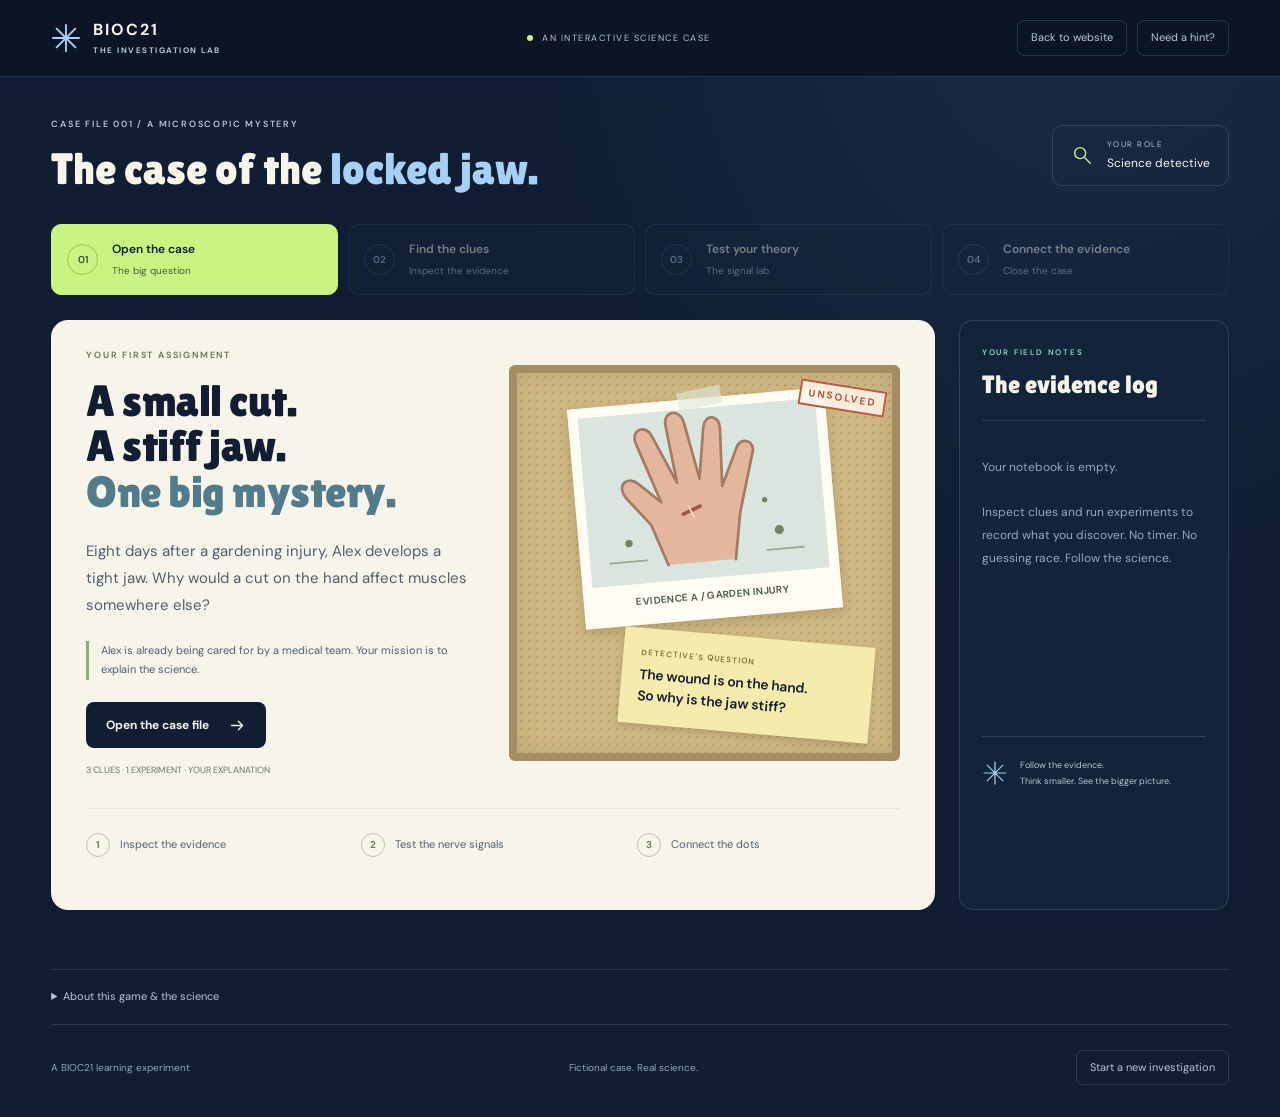
==== games/locked-jaw/index.html @ 93ff3c44 "Add Locked Jaw investigation game and website launch links" ====
<!DOCTYPE html>
<html lang="en">
<head>
  <meta charset="UTF-8"><meta name="viewport" content="width=device-width,initial-scale=1">
  <meta name="theme-color" content="#101d32"><meta name="description" content="Investigate a fictional tetanus case: collect clues, compare nerve signals, and connect the evidence. A BIOC21 science game."><title>The Case of the Locked Jaw | BIOC21</title>
  <link rel="icon" href="../../assets/images/icon.svg" type="image/svg+xml">
  <link rel="stylesheet" href="game.css?v=locked-jaw-1"><script src="game.js?v=locked-jaw-1" defer></script>
</head>
<body>
  <a class="skip-link" href="#workspace">Skip to investigation</a>
  <header class="topbar"><a class="brand" href="../../index.html#game" aria-label="BIOC21 website"><svg aria-hidden="true" width="30" height="30" viewBox="0 0 32 32"><path d="M16 2v28M2 16h28M6 6l20 20M6 26L26 6"/></svg><span>BIOC21<small>THE INVESTIGATION LAB</small></span></a><span class="case-label"><span></span> AN INTERACTIVE SCIENCE CASE</span><div class="header-actions"><a class="quiet-button back-link" href="../../index.html#game">Back to website</a><button class="quiet-button" id="help-button" type="button">Need a hint?</button></div></header>
  <main class="game-shell">
    <div class="case-heading"><div><p class="eyebrow">CASE FILE 001 / A MICROSCOPIC MYSTERY</p><h1>The case of the <span>locked jaw.</span></h1></div><div class="detective-tag"><svg aria-hidden="true" width="22" height="22" viewBox="0 0 24 24"><circle cx="10" cy="10" r="6"/><path d="m15 15 6 6"/></svg><span>YOUR ROLE<small>Science detective</small></span></div></div>
    <nav class="case-steps" aria-label="Investigation stages">
      <button type="button" data-stage="briefing"><span class="step-dot">01</span><span>Open the case<small>The big question</small></span></button>
      <button type="button" data-stage="clues" disabled><span class="step-dot">02</span><span>Find the clues<small>Inspect the evidence</small></span></button>
      <button type="button" data-stage="lab" disabled><span class="step-dot">03</span><span>Test your theory<small>The signal lab</small></span></button>
      <button type="button" data-stage="board" disabled><span class="step-dot">04</span><span>Connect the evidence<small>Close the case</small></span></button>
    </nav>
    <div class="workbench">
      <section class="workspace" id="workspace" tabindex="-1" aria-label="Investigation workspace"></section>
      <aside class="notebook" aria-labelledby="notebook-title"><div class="notebook-heading"><span class="mini-label">YOUR FIELD NOTES</span><h2 id="notebook-title">The evidence log</h2><span class="notebook-rule"></span></div><div id="notebook-content"></div><div class="notebook-footer"><svg aria-hidden="true" width="26" height="26" viewBox="0 0 32 32"><path d="M16 2v28M2 16h28M6 6l20 20M6 26L26 6"/></svg><p>Follow the evidence.<br>Think smaller. See the bigger picture.</p></div></aside>
    </div>
    <p class="feedback" id="feedback" role="status" aria-live="polite"></p>
    <details class="teacher-notes"><summary>About this game &amp; the science</summary><div><p>This is a fictional case and a simplified learning model, not a diagnostic tool. Alex is already receiving medical care. The activity asks students to explain a mechanism rather than make treatment decisions.</p><p>Tetanus bacteria can grow in a low-oxygen wound and release toxin. The toxin travels along nerves to the central nervous system, where it prevents release of inhibitory chemical messengers. The model simplifies this to a blocked “brake” signal and excessive motor output. Switching conditions compares models; it does not represent removing toxin from a patient.</p><p>Learn more: <a href="https://www.cdc.gov/tetanus/about/index.html" target="_blank" rel="noopener noreferrer">CDC: Tetanus (opens in a new tab)</a>. Progress stays in this page’s memory and resets on refresh. No scores or personal information are sent anywhere.</p><p>This game includes one case, three clues, one signal comparison and one evidence puzzle. No drawing recognition, treatment simulation, or timer.</p></div></details>
    <footer><span>A BIOC21 learning experiment</span><span>Fictional case. Real science.</span><button class="quiet-button" id="restart-button" type="button">Start a new investigation</button></footer>
  </main>
  <noscript><p class="noscript">This game needs JavaScript. It uses only local files and does not connect to an AI service.</p></noscript>
</body>
</html>
---- games/locked-jaw/game.css ----
@font-face{font-family:DM;src:url('../../assets/fonts/dm-sans-latin-400-normal.woff2') format('woff2');font-weight:400;font-display:swap}
@font-face{font-family:DM;src:url('../../assets/fonts/dm-sans-latin-600-normal.woff2') format('woff2');font-weight:600;font-display:swap}
@font-face{font-family:DM;src:url('../../assets/fonts/dm-sans-latin-700-normal.woff2') format('woff2');font-weight:700;font-display:swap}
@font-face{font-family:Lilita;src:url('../../assets/fonts/lilita-one-latin-400-normal.woff2') format('woff2');font-weight:400;font-display:swap}
:root{--ink:#101d32;--deep:#0b1526;--panel:#172b43;--line:#a6d1f52b;--blue:#a6d1f5;--cream:#f7f4e9;--lime:#c8f481;--mint:#83d8c1;--coral:#edb49e;--muted:#b6c5d7;--gold:#d3bc80}
*{box-sizing:border-box}
body{margin:0;background:radial-gradient(ellipse at 85% 0%,#28476655,transparent 40%),var(--ink);color:var(--cream);font:15px/1.6 DM,system-ui,sans-serif;min-height:100vh}
button,a,summary{-webkit-tap-highlight-color:transparent}
button{font:inherit;cursor:pointer}
a{color:inherit;text-underline-offset:4px}
button:disabled{cursor:not-allowed}
button:focus-visible,a:focus-visible,summary:focus-visible,[tabindex]:focus-visible{outline:3px solid var(--lime);outline-offset:5px}
button.primary:focus-visible,.clue-card:focus-visible,.evidence-tile:focus-visible,.slot:focus-visible{outline-color:#426a37}
[hidden]{display:none!important}
p{margin:0 0 18px}
h1,h2,h3{margin:0;line-height:1.15;text-wrap:balance}
h1,h2{font-family:Lilita,sans-serif;font-weight:400}
h3{font-size:18px;font-weight:700}
svg{display:block}
.topbar{padding:20px 4%;display:flex;align-items:center;justify-content:space-between;gap:20px;background:var(--deep);border-bottom:1px solid var(--line)}
.brand{display:flex;gap:12px;align-items:center;text-decoration:none;font-weight:700;letter-spacing:2px;font-size:16px;line-height:1.2}
.brand svg{fill:none;stroke:var(--blue);stroke-width:2;stroke-linecap:round}
.brand small{display:block;font-size:8px;letter-spacing:1.5px;color:var(--muted);margin-top:6px}
.case-label{font-size:9px;letter-spacing:1.5px;color:var(--muted);display:flex;align-items:center;gap:9px}
.case-label>span{width:6px;height:6px;border-radius:50%;background:var(--lime)}
.quiet-button{border:1px solid var(--line);background:transparent;color:var(--muted);border-radius:7px;padding:8px 13px;font-size:11px}
.quiet-button:hover{border-color:var(--blue);color:var(--cream)}
.game-shell{width:100%;padding:40px 4% 0}
.case-heading{display:flex;align-items:center;justify-content:space-between;gap:30px;margin-bottom:30px}
.eyebrow,.mini-label{font-size:9px;letter-spacing:1.8px;line-height:1.6;font-weight:600;color:var(--muted)}
.eyebrow{margin-bottom:13px}
h1{font-size:clamp(32px,3.4vw,54px)}
h1>span{color:var(--blue)}
.detective-tag{display:flex;align-items:center;gap:14px;font-size:8px;letter-spacing:1.5px;color:var(--muted);border:1px solid var(--line);border-radius:10px;padding:12px 18px}
.detective-tag svg{fill:none;stroke:var(--lime);stroke-width:1.5;stroke-linecap:round}
.detective-tag small{display:block;font-size:12px;color:var(--cream);letter-spacing:0;margin-top:3px}
.case-steps{display:grid;grid-template-columns:repeat(4,minmax(0,1fr));gap:10px;margin-bottom:25px}
.case-steps button{display:flex;align-items:center;gap:14px;padding:15px;border:1px solid var(--line);background:#14263b;color:var(--cream);border-radius:10px;text-align:left;font-size:12px;font-weight:600}
.step-dot{display:grid;place-items:center;width:31px;height:31px;border-radius:50%;border:1px solid #a6d1f544;font-size:10px;flex-shrink:0;color:var(--blue)}
.case-steps small{display:block;font-size:10px;font-weight:400;color:var(--muted);margin-top:4px}
.case-steps button:disabled{opacity:.43}
.case-steps button[aria-current=step]{background:var(--lime);color:var(--ink);border-color:var(--lime)}
.case-steps button[aria-current=step] .step-dot{border-color:#5c793c66;color:#334d29}
.case-steps button[aria-current=step] small{color:#46603d}
.case-steps button.complete:not([aria-current]) .step-dot{background:#83d8c126;color:var(--mint);border-color:#83d8c155}
.workbench{display:grid;grid-template-columns:minmax(0,1fr) 270px;gap:24px;align-items:start}
.workspace{min-width:0;background:var(--cream);color:var(--ink);border-radius:17px;overflow:hidden;min-height:590px;scroll-margin-top:20px}
.notebook{border:1px solid var(--line);border-radius:14px;background:#12233a;min-height:590px;overflow:hidden}
.notebook-heading{padding:25px 22px 20px}
.notebook-heading .mini-label{color:var(--mint);display:block;margin-bottom:12px;font-size:8px}
.notebook h2{font-size:25px}
.notebook-rule{display:block;height:1px;background:var(--line);margin-top:20px}
#notebook-content{padding:0 22px;min-height:275px}
.empty-notes{font-size:12px;line-height:1.9;color:#94a8bf;padding-top:15px}
.note-entry{border-bottom:1px solid var(--line);padding:14px 0}
.note-entry .note-index{display:block;font-size:8px;letter-spacing:1px;color:var(--mint);margin-bottom:5px}
.note-entry h3{font-size:12px;line-height:1.4;margin-bottom:6px}
.note-entry p{font-size:11px;line-height:1.8;color:var(--muted);margin:0}
.notebook-footer{display:flex;gap:12px;align-items:center;margin:20px 22px 24px;padding-top:20px;border-top:1px solid var(--line)}
.notebook-footer svg{fill:none;stroke:var(--blue);stroke-width:1.5;flex-shrink:0}
.notebook-footer p{font-size:9px;line-height:1.8;color:var(--muted);margin:0}
.scene-header{padding:30px 35px 24px;border-bottom:1px solid #18294222;display:flex;align-items:flex-start;justify-content:space-between;gap:20px}
.scene-header .mini-label{color:#5d725f;display:block;margin-bottom:10px}
.scene-header h2{font-size:32px;line-height:1.1}
.scene-header p{font-size:13px;line-height:1.7;color:#526376;margin:12px 0 0;max-width:65ch}
.scene-badge{font-size:8px;white-space:nowrap;letter-spacing:1px;padding:6px 10px;border-radius:5px;background:#e4eadc;color:#4d6941}
.scene-body{padding:28px 35px 32px}
.primary,.secondary{border:0;display:inline-flex;align-items:center;justify-content:center;gap:20px;min-height:46px;border-radius:8px;padding:12px 20px;font-weight:700;font-size:12px;text-decoration:none}
.primary{background:var(--ink);color:var(--cream)}
.primary:hover{background:#284464}
.primary:disabled{background:#d7ded4;color:#7c8977}
.secondary{border:1px solid #b7c5b2;background:transparent;color:#3b5b36}
.secondary:hover{background:#e7eddf}
.secondary:disabled{opacity:.45}
.button-arrow{width:17px;height:17px;fill:none;stroke:currentColor;stroke-width:1.5;stroke-linecap:round;stroke-linejoin:round}
.briefing-grid{display:grid;grid-template-columns:1fr 1fr;gap:32px;align-items:center}
.briefing-copy .mini-label{color:#63755a;display:block;margin-bottom:16px}
.briefing-copy h2{font-size:clamp(36px,3.4vw,54px);line-height:1.05;letter-spacing:-.5px;margin-bottom:22px}
.briefing-copy h2 span{color:#527b8b}
.briefing-copy>p{font-size:15px;color:#4f6070;line-height:1.8}
.patient-care{font-size:11px!important;line-height:1.8!important;border-left:3px solid #8cae76;padding-left:12px;margin:22px 0}
.duration{font-size:9px;color:#68786b;display:block;margin-top:15px}
.case-art{position:relative;padding:25px 20px 20px;background:#cfb782;border:8px solid #a58c61;border-radius:6px;box-shadow:inset 0 0 25px #59462b22;min-height:360px;isolation:isolate}
.case-art::before{content:'';position:absolute;inset:0;z-index:-1;opacity:.18;background-image:radial-gradient(#614d2b 1px,transparent 1px);background-size:8px 8px}
.paper{background:#fffdf3;padding:15px;box-shadow:0 4px 12px #40301f33;position:relative}
.paper::before{content:'';position:absolute;top:-9px;left:43%;width:44px;height:18px;background:#e2e8daaa;transform:rotate(-7deg)}
.case-photo{transform:rotate(-5deg);width:77%;margin:0 auto 18px;padding:10px 10px 15px}
.case-photo svg{width:100%;height:170px;background:#dbe5e0}
.photo-caption{font-size:10px;font-weight:700;text-align:center;margin-top:10px;letter-spacing:.4px;color:#536452}
.yellow-note{position:relative;background:#f4ebac;padding:18px;width:75%;margin-left:auto;transform:rotate(5deg);box-shadow:0 3px 6px #40301f33;font-size:14px;font-weight:600;line-height:1.5}
.yellow-note span{display:block;font-size:8px;letter-spacing:1px;color:#81733a;margin-bottom:6px}
.case-stamp{display:inline-block;position:absolute;right:6px;top:12px;transform:rotate(9deg);border:2px solid #b55f47;color:#a85541;padding:3px 7px;font-size:10px;font-weight:700;letter-spacing:2px;background:#fff6e9dd;z-index:2}
.mission-strip{display:grid;grid-template-columns:repeat(3,minmax(0,1fr));gap:12px;border-top:1px solid #b8c4b444;margin-top:30px;padding-top:24px}
.mission-strip>div{font-size:11px;color:#526376;display:flex;align-items:center;gap:10px}
.mission-strip b{font-size:10px;color:#6b8263;border:1px solid #b8c4b4;border-radius:50%;width:24px;height:24px;display:grid;place-items:center;flex-shrink:0}
.clue-grid{display:grid;grid-template-columns:repeat(3,minmax(0,1fr));gap:16px}
.clue-card{position:relative;padding:0 0 18px;text-align:left;border:1px solid #bbc9bc;background:#fffdf6;border-radius:10px;overflow:hidden;color:var(--ink);transition:transform .2s,border-color .2s}
.clue-card:hover{transform:translateY(-4px);border-color:#527b8b}
.clue-card[aria-pressed=true]{outline:2px solid #6a9464;outline-offset:2px}
.clue-card img,.clue-card>.clue-art{width:100%;aspect-ratio:1.4;object-fit:cover;display:block}
.clue-card .mini-label{display:block;margin:17px 15px 7px;color:#61775c;font-size:8px}
.clue-card h3{font-size:15px;margin:0 15px 7px}
.clue-card p{font-size:10px;margin:0 15px;color:#637385}
.clue-check{position:absolute;top:10px;right:10px;background:var(--lime);color:#345026;padding:5px 8px;border-radius:5px;font-size:8px;font-weight:700}
.clue-report{background:#e5eadf;border-radius:10px;padding:23px;margin-top:24px;min-height:140px}
.clue-report .mini-label{color:#4c6c48;display:block;margin-bottom:10px}
.clue-report h3{font-size:19px;margin-bottom:12px}
.clue-report p{font-size:13px;line-height:1.9;color:#425564;margin-bottom:10px}
.clue-report p:last-child{margin-bottom:0}
.fact-tag{font-size:11px;font-weight:700;color:#3e5a3a;border-top:1px solid #b9c9b2;padding-top:12px;margin-top:13px}
.scene-actions{display:flex;align-items:center;justify-content:space-between;gap:15px;flex-wrap:wrap;margin-top:25px}
.scene-actions>p{font-size:11px;color:#61725f;margin:0}
.lab-controls{display:flex;gap:12px;flex-wrap:wrap;margin-bottom:18px}
.lab-control{display:flex;align-items:center;gap:12px;border:1px solid #becdbb;background:#edf1e6;border-radius:9px;padding:12px 16px;text-align:left;color:#3e5d38;min-width:200px}
.lab-control>span{font-size:9px;letter-spacing:1px;padding:6px 8px;background:#d9e6cb;border-radius:5px}
.lab-control strong{font-size:12px;display:block}
.lab-control small{display:block;font-size:10px;margin-top:3px;font-weight:400}
.lab-control.toxin{background:#f2e5dc;border-color:#dbc1af;color:#795343}
.lab-control.toxin>span{background:#e6c7b9}
.lab-control:disabled{opacity:.45}
.lab-control[aria-pressed=true]{outline:2px solid #3d685b;outline-offset:2px}
.lab-screen{padding:22px;background:#11243b;color:var(--cream);border-radius:12px;overflow:hidden}
.lab-screen-heading{display:flex;justify-content:space-between;align-items:center;gap:15px;font-size:8px;letter-spacing:1.5px;color:var(--blue);margin-bottom:10px}
.lab-screen svg{width:100%;height:auto;font-family:DM,sans-serif}
.lab-screen .circuit-box{fill:#213b55;stroke:#86b2d36b;stroke-width:1.5}
.lab-screen .nerve-wire{fill:none;stroke:#a6d1f5;stroke-width:4;stroke-linecap:round}
.lab-screen .brake-wire{stroke:#8dd3ab}
.lab-screen .muscle-band{fill:#b5d79c;stroke:#d7eabd;stroke-width:2;transition:transform .4s,fill .4s}
.lab-screen.is-toxin .muscle-band{fill:#d99886;stroke:#efc1b2;transform:translateX(30px) scaleX(.72);transform-box:fill-box;transform-origin:center}
.lab-screen.is-toxin .brake-wire{stroke:#c98070;stroke-dasharray:6 7}
.lab-screen .toxin-marker{display:none}
.lab-screen.is-toxin .toxin-marker{display:block}
.lab-screen.is-toxin .motor-wire{stroke:#ecba9f}
.lab-result{display:grid;grid-template-columns:1fr 2fr;gap:22px;border:1px solid #c6d2be;padding:20px;border-radius:10px;margin-top:18px;background:#e7eddf}
.lab-result h3{font-size:18px;margin-bottom:8px}
.lab-result .mini-label{color:#546e48;display:block;margin-bottom:10px}
.lab-result p{font-size:12px;color:#4e6070;line-height:1.8;margin:0}
.model-note{font-size:10px;line-height:1.8;color:#627263;margin:15px 0 0}
.evidence-instructions{padding:16px 18px;border-radius:8px;background:#e5ebde;color:#4e6650;font-size:12px;margin-bottom:22px}
.tile-bank{display:flex;flex-wrap:wrap;gap:9px;padding:16px;background:#e7e9e0;border:1px dashed #bac9b0;border-radius:10px;min-height:95px;align-items:center}
.evidence-tile{border:1px solid #b5c3b3;border-radius:8px;background:#fffef5;padding:13px 14px;color:var(--ink);font-size:11px;font-weight:600;text-align:left;cursor:grab;max-width:170px}
.evidence-tile[aria-pressed=true]{background:var(--lime);border-color:#789d5c;outline:2px solid #789d5c;outline-offset:1px}
.evidence-tile:active{cursor:grabbing}
.bank-empty{font-size:11px;color:#63715e;margin:0}
.evidence-chain{display:grid;grid-template-columns:repeat(5,minmax(0,1fr));gap:12px;margin:24px 0}
.slot{position:relative;min-height:145px;display:flex;flex-direction:column;align-items:flex-start;justify-content:flex-start;gap:12px;padding:15px 12px;text-align:left;border:1px dashed #a8bba1;border-radius:9px;background:#e8eddf;color:#64745e;font-size:10px;line-height:1.7}
.slot::after{content:'';position:absolute;right:-10px;top:70px;width:7px;height:7px;border-right:2px solid #728d69;border-top:2px solid #728d69;transform:rotate(45deg)}
.slot:last-child::after{display:none}
.slot-number{display:grid;place-items:center;width:22px;height:22px;border-radius:50%;background:#d2dfc6;color:#4d6f43;font-size:9px;font-weight:700;flex-shrink:0}
.slot.filled{border-style:solid;background:#fffef5;color:var(--ink)}
.slot.filled strong{font-size:11px;line-height:1.6}
.slot small{font-size:8px;color:#6b7d64;line-height:1.7}
.slot.drop-target{outline:3px solid #749b5d;background:#dcefc8}
.board-feedback{padding:16px 18px;border-left:3px solid #b0795e;border-radius:0 8px 8px 0;background:#efdfd2;color:#72513b;font-size:12px;line-height:1.8;margin:20px 0 0}
.board-feedback.success{border-color:#6f985b;background:#e0ecd4;color:#426438}
.closed-case{padding:35px;text-align:center}
.closed-badge{display:inline-block;color:#547549;border:2px solid #7c9f6a;border-radius:8px;padding:8px 18px;transform:rotate(-4deg);font-size:12px;font-weight:700;letter-spacing:3px;margin:12px 0 28px}
.closed-case h2{font-size:45px;line-height:1.05;margin-bottom:20px}
.closed-case>p{max-width:600px;font-size:15px;color:#526376;line-height:1.8;margin:0 auto 24px}
.case-conclusion{border-radius:10px;background:#e6ecde;padding:24px;margin:0 0 25px;text-align:left}
.case-conclusion h3{font-size:18px;margin-bottom:14px}
.case-conclusion p{font-size:13px;line-height:1.9;color:#526376;margin:0}
.feedback{margin:17px 0 0;min-height:24px;font-size:12px;color:var(--mint)}
.feedback:not(:empty){padding:12px 16px;border:1px solid var(--line);border-radius:8px;background:#14283f}
.teacher-notes{margin-top:18px;border-top:1px solid var(--line);border-bottom:1px solid var(--line);color:var(--muted)}
.teacher-notes summary{padding:18px 0;font-size:11px;cursor:pointer}
.teacher-notes>div{font-size:12px;line-height:1.9;max-width:1000px;padding-bottom:15px}
.teacher-notes p:last-child{margin-bottom:0}
footer{display:flex;align-items:center;justify-content:space-between;gap:20px;padding:25px 0 32px;font-size:10px;color:#92a6bc}
.noscript{padding:30px}
@media(min-width:1700px){.workbench{grid-template-columns:minmax(0,1fr) 310px;gap:30px}.scene-body{padding:38px 45px}.scene-header{padding:32px 45px}.briefing-copy>p{font-size:17px}.clue-card h3{font-size:18px}.clue-card p{font-size:12px}.clue-report p{font-size:15px}.notebook{min-height:650px}.notebook-heading{padding:28px}.note-entry h3{font-size:14px}.note-entry p{font-size:13px}.notebook-content{padding:0 28px}.evidence-tile{font-size:13px;max-width:220px}.slot.filled strong{font-size:14px}.slot{min-height:180px}.lab-result p{font-size:14px}}
@media(max-width:1100px){.workbench{grid-template-columns:minmax(0,1fr) 230px;gap:18px}.case-steps button{gap:10px;padding:12px 10px}.case-steps button>span:last-child{font-size:10px}.case-steps small{font-size:9px}.scene-body{padding:25px}.scene-header{padding:25px}.briefing-grid{gap:20px}.case-art{padding:22px 10px 18px;min-height:300px}.case-photo svg{height:130px}.yellow-note{font-size:12px}.evidence-chain{grid-template-columns:repeat(3,minmax(0,1fr));gap:15px}.slot::after{display:none}.lab-result{grid-template-columns:1fr}}
@media(max-width:800px){.topbar{padding:16px 22px;flex-wrap:wrap}.case-label{font-size:8px}.game-shell{padding:28px 22px 0}.detective-tag{display:none}.case-heading{margin-bottom:24px}.case-steps{grid-template-columns:1fr 1fr}.workbench{grid-template-columns:1fr}.notebook{min-height:0}#notebook-content{min-height:0}.briefing-grid{grid-template-columns:1fr}.briefing-copy h2{font-size:43px}.case-art{max-width:420px;width:100%;margin:auto}.case-photo svg{height:170px}.scene-header{gap:10px}.scene-header h2{font-size:28px}.clue-grid{gap:10px}.clue-card h3{font-size:12px}.clue-card p{font-size:9px}.mission-strip{gap:8px}.mission-strip>div{font-size:10px}.lab-control{min-width:0;flex:1;font-size:11px}.scene-badge{font-size:7px}.scene-body{padding:22px}.scene-actions{align-items:flex-start}.evidence-chain{grid-template-columns:1fr 1fr}.slot{min-height:130px}.case-steps button{min-height:67px}.closed-case{padding:25px}.closed-case h2{font-size:37px}footer{flex-wrap:wrap}}
@media(prefers-reduced-motion:reduce){*,*::before,*::after{transition:none!important;animation:none!important}}
.skip-link{position:fixed;left:12px;top:12px;z-index:10;background:var(--lime);color:var(--ink);padding:12px 18px;border-radius:8px;clip-path:inset(50%);transform:translateY(-150%)}
.skip-link:focus{clip-path:none;transform:none}
@keyframes signal-travel{from{transform:translateX(0);opacity:0}15%{opacity:1}to{transform:translateX(118px);opacity:0}}
@keyframes muscle-test{0%,100%{transform:scaleX(1)}35%,60%{transform:scaleX(.75)}}
.lab-screen.has-run .signal-pulse{animation:signal-travel 1.4s ease-out 1}
.lab-screen.is-toxin .signal-pulse{animation-iteration-count:infinite}
.lab-screen.is-normal .muscle-band{transform-box:fill-box;transform-origin:center;animation:muscle-test 1.4s ease-in-out 1}
@media(prefers-reduced-motion:reduce){.lab-screen.has-run .signal-pulse,.lab-screen.is-normal .muscle-band{animation:none}}
.clue-art>svg{width:100%;height:100%}

.header-actions{display:flex;gap:10px;align-items:center;flex-wrap:wrap}
.back-link{text-decoration:none}
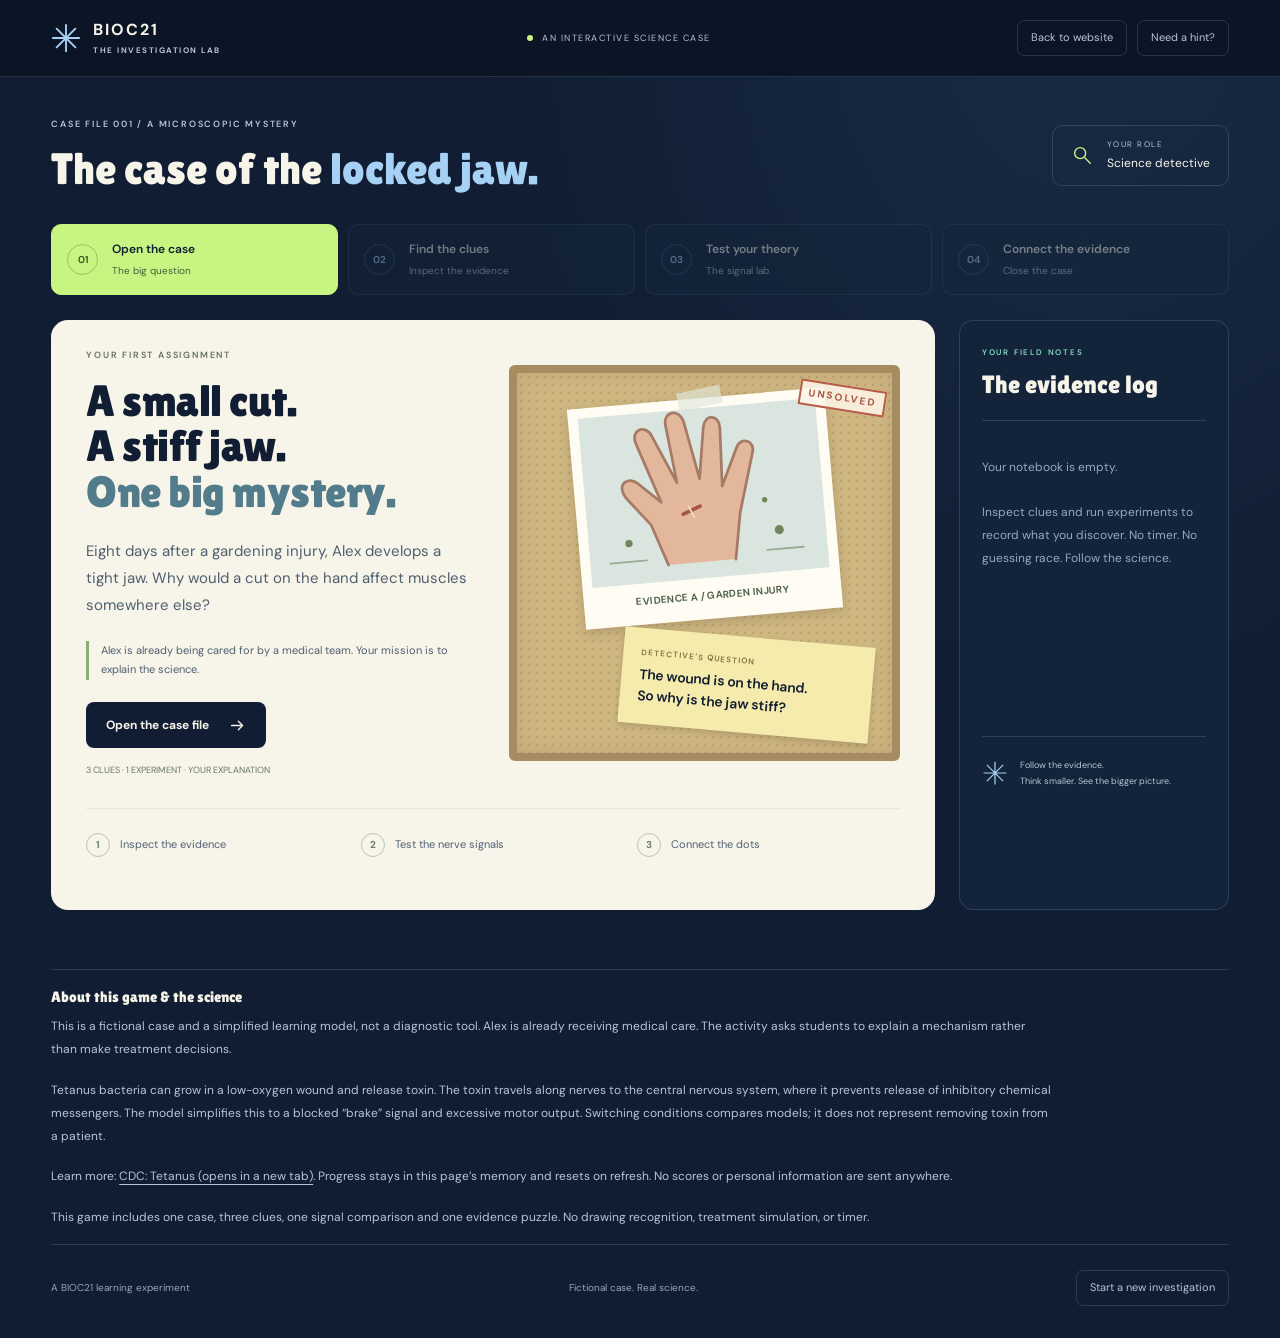
==== commit b8518f9b: "Make lesson text visible without expanding menus" ====
--- a/games/locked-jaw/index.html
+++ b/games/locked-jaw/index.html
@@ -4,7 +4,7 @@
   <meta charset="UTF-8"><meta name="viewport" content="width=device-width,initial-scale=1">
   <meta name="theme-color" content="#101d32"><meta name="description" content="Investigate a fictional tetanus case: collect clues, compare nerve signals, and connect the evidence. A BIOC21 science game."><title>The Case of the Locked Jaw | BIOC21</title>
   <link rel="icon" href="../../assets/images/icon.svg" type="image/svg+xml">
-  <link rel="stylesheet" href="game.css?v=locked-jaw-1"><script src="game.js?v=locked-jaw-1" defer></script>
+  <link rel="stylesheet" href="game.css?v=visible-reading-1"><script src="game.js?v=locked-jaw-1" defer></script>
 </head>
 <body>
   <a class="skip-link" href="#workspace">Skip to investigation</a>
@@ -22,7 +22,7 @@
       <aside class="notebook" aria-labelledby="notebook-title"><div class="notebook-heading"><span class="mini-label">YOUR FIELD NOTES</span><h2 id="notebook-title">The evidence log</h2><span class="notebook-rule"></span></div><div id="notebook-content"></div><div class="notebook-footer"><svg aria-hidden="true" width="26" height="26" viewBox="0 0 32 32"><path d="M16 2v28M2 16h28M6 6l20 20M6 26L26 6"/></svg><p>Follow the evidence.<br>Think smaller. See the bigger picture.</p></div></aside>
     </div>
     <p class="feedback" id="feedback" role="status" aria-live="polite"></p>
-    <details class="teacher-notes"><summary>About this game &amp; the science</summary><div><p>This is a fictional case and a simplified learning model, not a diagnostic tool. Alex is already receiving medical care. The activity asks students to explain a mechanism rather than make treatment decisions.</p><p>Tetanus bacteria can grow in a low-oxygen wound and release toxin. The toxin travels along nerves to the central nervous system, where it prevents release of inhibitory chemical messengers. The model simplifies this to a blocked “brake” signal and excessive motor output. Switching conditions compares models; it does not represent removing toxin from a patient.</p><p>Learn more: <a href="https://www.cdc.gov/tetanus/about/index.html" target="_blank" rel="noopener noreferrer">CDC: Tetanus (opens in a new tab)</a>. Progress stays in this page’s memory and resets on refresh. No scores or personal information are sent anywhere.</p><p>This game includes one case, three clues, one signal comparison and one evidence puzzle. No drawing recognition, treatment simulation, or timer.</p></div></details>
+    <section class="teacher-notes" aria-labelledby="teacher-notes-title"><h2 id="teacher-notes-title">About this game &amp; the science</h2><div><p>This is a fictional case and a simplified learning model, not a diagnostic tool. Alex is already receiving medical care. The activity asks students to explain a mechanism rather than make treatment decisions.</p><p>Tetanus bacteria can grow in a low-oxygen wound and release toxin. The toxin travels along nerves to the central nervous system, where it prevents release of inhibitory chemical messengers. The model simplifies this to a blocked “brake” signal and excessive motor output. Switching conditions compares models; it does not represent removing toxin from a patient.</p><p>Learn more: <a href="https://www.cdc.gov/tetanus/about/index.html" target="_blank" rel="noopener noreferrer">CDC: Tetanus (opens in a new tab)</a>. Progress stays in this page’s memory and resets on refresh. No scores or personal information are sent anywhere.</p><p>This game includes one case, three clues, one signal comparison and one evidence puzzle. No drawing recognition, treatment simulation, or timer.</p></div></section>
     <footer><span>A BIOC21 learning experiment</span><span>Fictional case. Real science.</span><button class="quiet-button" id="restart-button" type="button">Start a new investigation</button></footer>
   </main>
   <noscript><p class="noscript">This game needs JavaScript. It uses only local files and does not connect to an AI service.</p></noscript>
--- a/games/locked-jaw/game.css
+++ b/games/locked-jaw/game.css
@@ -5,11 +5,11 @@
 :root{--ink:#101d32;--deep:#0b1526;--panel:#172b43;--line:#a6d1f52b;--blue:#a6d1f5;--cream:#f7f4e9;--lime:#c8f481;--mint:#83d8c1;--coral:#edb49e;--muted:#b6c5d7;--gold:#d3bc80}
 *{box-sizing:border-box}
 body{margin:0;background:radial-gradient(ellipse at 85% 0%,#28476655,transparent 40%),var(--ink);color:var(--cream);font:15px/1.6 DM,system-ui,sans-serif;min-height:100vh}
-button,a,summary{-webkit-tap-highlight-color:transparent}
+button,a{-webkit-tap-highlight-color:transparent}
 button{font:inherit;cursor:pointer}
 a{color:inherit;text-underline-offset:4px}
 button:disabled{cursor:not-allowed}
-button:focus-visible,a:focus-visible,summary:focus-visible,[tabindex]:focus-visible{outline:3px solid var(--lime);outline-offset:5px}
+button:focus-visible,a:focus-visible,[tabindex]:focus-visible{outline:3px solid var(--lime);outline-offset:5px}
 button.primary:focus-visible,.clue-card:focus-visible,.evidence-tile:focus-visible,.slot:focus-visible{outline-color:#426a37}
 [hidden]{display:none!important}
 p{margin:0 0 18px}
@@ -163,7 +163,7 @@
 .feedback{margin:17px 0 0;min-height:24px;font-size:12px;color:var(--mint)}
 .feedback:not(:empty){padding:12px 16px;border:1px solid var(--line);border-radius:8px;background:#14283f}
 .teacher-notes{margin-top:18px;border-top:1px solid var(--line);border-bottom:1px solid var(--line);color:var(--muted)}
-.teacher-notes summary{padding:18px 0;font-size:11px;cursor:pointer}
+.teacher-notes h2{margin:18px 0 10px;font-size:15px;color:var(--cream)}
 .teacher-notes>div{font-size:12px;line-height:1.9;max-width:1000px;padding-bottom:15px}
 .teacher-notes p:last-child{margin-bottom:0}
 footer{display:flex;align-items:center;justify-content:space-between;gap:20px;padding:25px 0 32px;font-size:10px;color:#92a6bc}
